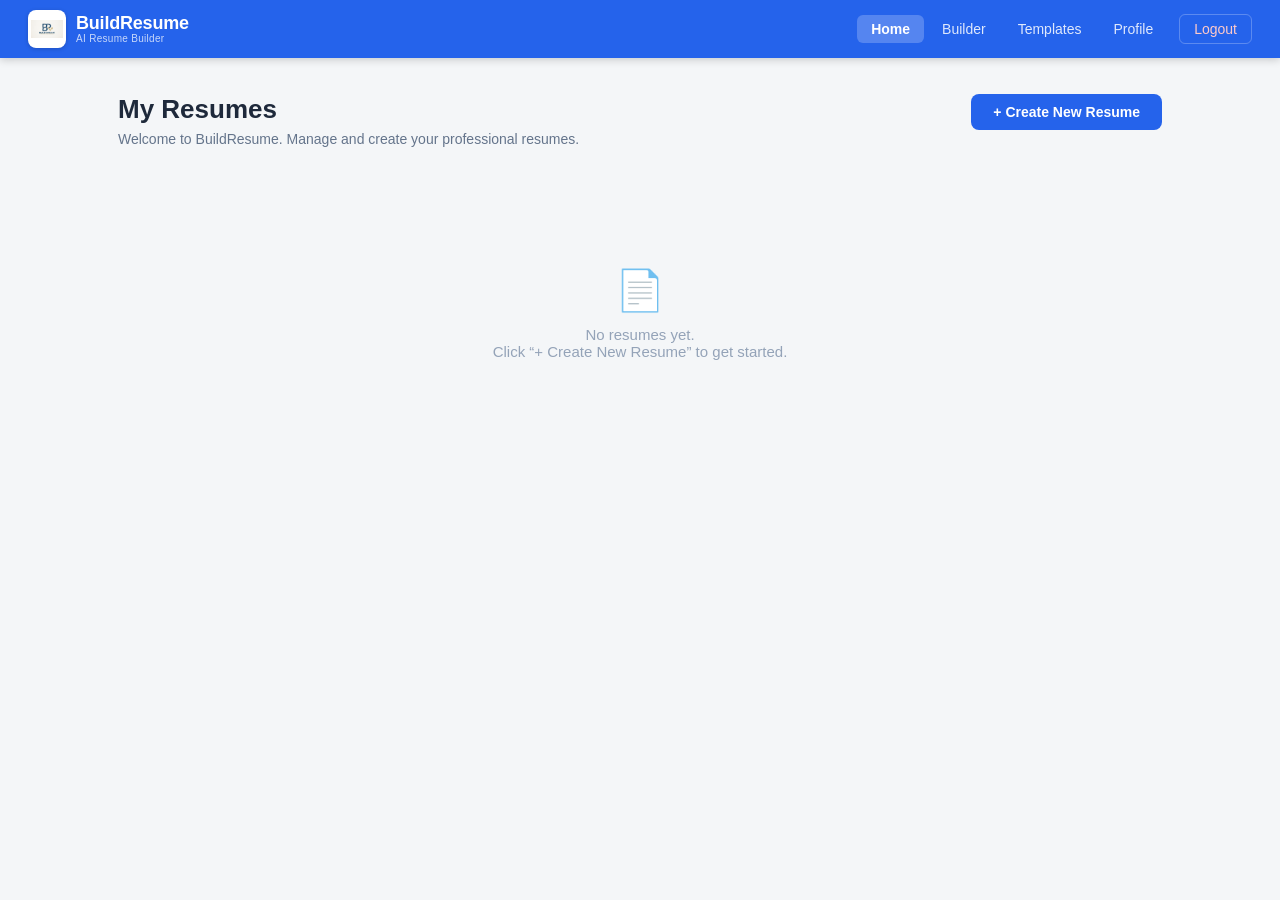
==== frontend/index.html @ 373a350e "Initial project setup with authentication system" ====
<!DOCTYPE html>
<html lang="en">
<head>
<meta charset="UTF-8">
<meta name="viewport" content="width=device-width, initial-scale=1.0">
<meta name="application-name" content="BuildResume">
<meta name="description" content="BuildResume - Build your professional resume in minutes with AI assistance.">
<title>BuildResume - AI Resume Builder</title>
<link rel="stylesheet" href="style.css">
</head>
<body>

  <!-- ===== Top Header ===== -->
  <header class="app-header">
  <div class="navbar">
    <div class="navbar-brand" id="navbarBrand">
      <!-- Brand component: logo + wordmark. Rendered here statically;
           JS renderBrand() can also inject this anywhere else. -->
    </div>
    <nav class="navbar-nav" id="navbarNav">
      <a href="#" class="nav-link active" data-page="home">Home</a>
      <a href="#" class="nav-link" data-page="builder">Builder</a>
      <a href="#" class="nav-link" data-page="templates">Templates</a>
      <a href="#" class="nav-link" data-page="profile">Profile</a>
      <a href="#" class="nav-link nav-logout" id="logoutBtn">Logout</a>
    </nav>
    <button class="navbar-hamburger" id="hamburgerBtn" aria-label="Toggle navigation">
      <span></span><span></span><span></span>
    </button>
  </div>
</header>

  <!-- ===== Main Layout: 3 Columns ===== -->
  <!-- ===================== PAGE: HOME ===================== -->
<div class="page" id="page-home">
  <div class="page-content">

    <div class="dashboard-hero">
      <div>
        <h2 class="page-heading">My Resumes</h2>
        <p class="page-subheading">Welcome to BuildResume. Manage and create your professional resumes.</p>
      </div>
      <button class="btn-primary" onclick="initiateNewResume()">+ Create New Resume</button>
    </div>

    <div class="resume-grid" id="resumeGrid">
      <!-- Mock resume cards injected by JS -->
    </div>

  </div>
</div>

<!-- ===================== PAGE: BUILDER ===================== -->
<div class="page page-builder" id="page-builder" style="display:none;">
  <!-- Builder Toolbar -->
  <div class="builder-toolbar">
    <div class="builder-toolbar-left">
      <div class="resume-name-display">
      <span id="resumeNameText">Untitled Resume</span>
      <button class="name-edit-btn" onclick="editResumeName()" title="Rename resume">✎</button>
    </div>
    <div class="toolbar-history-btns">
      <button class="history-btn" id="undoBtn" onclick="undoChange()"
        title="Undo (Ctrl+Z)" disabled>&#10554;</button>
      <button class="history-btn" id="redoBtn" onclick="redoChange()"
        title="Redo (Ctrl+Y)" disabled>&#10555;</button>
    </div>
    <span class="save-status" id="saveStatus"></span>
    </div>
    <div class="builder-toolbar-right">
      <span class="last-saved-text" id="lastSaved"></span>
      <button class="toolbar-btn" onclick="saveCurrentResume()">💾 Save</button>
      <button class="toolbar-btn toolbar-btn--outline" id="formatBtn" onclick="openFormatDrawer()">🎨 Format</button>
      <div class="export-menu-wrap" id="exportMenuWrap">
        <button class="toolbar-btn toolbar-btn--outline" id="exportMenuBtn"
          onclick="toggleExportMenu(event)">📄 Download PDF ▾</button>
        <div class="export-menu" id="exportMenu" style="display:none;">
          <button class="export-menu-item" onclick="downloadPDF()">⬇️ Download as PDF</button>
          <button class="export-menu-item" onclick="printResume()">🖨️ Print Resume</button>
          <div class="export-menu-divider"></div>
          <button class="export-menu-item export-menu-item--disabled" onclick="exportDocxPlaceholder()">📝 Export DOCX (Coming Soon)</button>
        </div>
      </div>
    </div>
  </div>
<main class="app-layout" id="appLayout">

    <!-- ===================== LEFT: RESUME FORM ===================== -->
    <section class="panel form-panel" data-panel="form">
      <div class="panel-header">
        <span class="panel-title">Resume Form</span>
        <div class="panel-controls">
          <button class="panel-btn collapse-btn" title="Collapse">−</button>
          <button class="panel-btn fullscreen-btn" title="Full Screen">▢</button>
        </div>
      </div>
      <div class="panel-body">

        <!-- Form top bar: section manager toggle -->
        <div class="form-top-bar">
          <button id="sectionManagerBtn" class="section-mgr-btn" onclick="toggleSectionManager()">
            ☰ Manage Sections
          </button>
        </div>

        <!-- Section Manager Panel (slides in/out) -->
        <div class="section-manager" id="sectionManager" style="display:none;">
          <div class="section-manager-header">
            <span class="sm-title">Resume Sections</span>
            <button class="sm-close-btn" onclick="toggleSectionManager()">✕</button>
          </div>
          <p class="sm-hint">Check a section to add it to your resume.</p>
          <div id="sectionManagerList"></div>
        </div>

        <!-- Resume Completeness Indicator -->
        <div class="completeness-bar" id="completenessBar" style="display:none;">
          <div class="completeness-header">
            <span class="completeness-label">Resume Completeness</span>
            <span class="completeness-score" id="completenessScore">0%</span>
          </div>
          <div class="completeness-track">
            <div class="completeness-fill" id="completenessFill"></div>
          </div>
          <div class="completeness-tips" id="completenessTips"></div>
        </div>

        <!-- Dynamic form sections — all rendered by JS -->
        <div id="formSections"></div>

      </div>
    </section>

    <div class="divider" id="dividerLeft"></div>

    <!-- ===================== CENTER: RESUME PREVIEW ===================== -->
    <section class="panel preview-panel" data-panel="preview">
      <div class="panel-header">
        <span class="panel-title">Resume Preview</span>
        <div class="panel-controls">
          <select class="tpl-switcher" id="builderTemplateSwitcher" title="Switch template"></select>
          <button class="panel-btn fullscreen-btn" title="Full Screen">▢</button>
        </div>
      </div>
      <div class="panel-body">
        <div class="page-indicator-bar" id="pageIndicatorBar" style="display:none;">
          <span class="page-indicator-text" id="pageIndicatorText"></span>
        </div>
        <div id="resumePreview" class="resume-paper"></div>
      </div>
    </section>

    <div class="divider" id="dividerRight"></div>

    <!-- ===================== RIGHT: AI ASSISTANT PANEL ===================== -->
    <section class="panel ai-panel" data-panel="ai">
      <div class="panel-header">
        <span class="panel-title">AI Assistant</span>
        <div class="panel-controls">
          <button class="panel-btn collapse-btn" title="Collapse">−</button>
          <button class="panel-btn fullscreen-btn" title="Full Screen">▢</button>
        </div>
      </div>
      <div class="panel-body">
      <p class="ai-note">AI features will be connected later. This is just the UI for now.</p>

      <div class="ai-chat" id="aiChat">
        <div class="ai-message">
          👋 Hi! I'll help you improve your resume soon. Stay tuned!
        </div>
      </div>

      <div class="ai-input-row">
        <input type="text" id="aiInput" placeholder="Ask AI for help...">
        <button type="button" onclick="sendAIMessage()">Send</button>
      </div>
    </div>
    </section>

  </main>

<!-- ===================== FLOATING SELECTION TOOLBAR ===================== -->
<div class="float-toolbar" id="selectionToolbar">
  <!-- Format buttons -->
  <button class="ft-btn ft-bold"   id="ftBold"   title="Bold (Ctrl+B)"
    onmousedown="event.preventDefault()" onclick="fmtCmd('bold')"><b>B</b></button>
  <button class="ft-btn ft-italic" id="ftItalic" title="Italic (Ctrl+I)"
    onmousedown="event.preventDefault()" onclick="fmtCmd('italic')"><i>I</i></button>
  <button class="ft-btn ft-under"  id="ftUnder"  title="Underline (Ctrl+U)"
    onmousedown="event.preventDefault()" onclick="fmtCmd('underline')"><u>U</u></button>
  <button class="ft-btn ft-strike" id="ftStrike" title="Strikethrough"
    onmousedown="event.preventDefault()" onclick="fmtCmd('strikeThrough')"><s>S</s></button>

  <div class="ft-divider"></div>

  <!-- Font size -->
  <select class="ft-select" id="ftFontSize" title="Font size"
    onmousedown="event.stopPropagation()"
    onchange="fmtFontSize(this.value)">
    <option value="">Size</option>
    <option value="8">8</option>
    <option value="9">9</option>
    <option value="10">10</option>
    <option value="11">11</option>
    <option value="12">12</option>
    <option value="13">13</option>
    <option value="14">14</option>
    <option value="16">16</option>
    <option value="18">18</option>
    <option value="20">20</option>
    <option value="24">24</option>
    <option value="28">28</option>
  </select>

  <div class="ft-divider"></div>

  <!-- Text color -->
  <div class="ft-color-wrap" title="Text color" onmousedown="saveSelectionRange()">
    <div class="ft-color-indicator" id="ftColorDot" style="background:#111111;"></div>
    <input type="color" class="ft-color-input" id="ftColorInput"
      onmousedown="event.stopPropagation()"
      oninput="fmtColor('foreColor', this.value)"
      onchange="fmtColor('foreColor', this.value)">
  </div>

  <!-- Highlight color -->
  <div class="ft-color-wrap" title="Highlight color" onmousedown="saveSelectionRange()">
    <div class="ft-color-indicator" id="ftHiDot"
      style="background:#ffff00; border:1px dashed #999;"></div>
    <input type="color" class="ft-color-input" id="ftHiInput"
      value="#ffff00"
      onmousedown="event.stopPropagation()"
      oninput="fmtColor('hiliteColor', this.value)"
      onchange="fmtColor('hiliteColor', this.value)">
  </div>

  <div class="ft-divider"></div>

  <!-- Quick color swatches -->
  <div class="ft-swatches">
    <div class="ft-swatch" style="background:#111111;" onmousedown="event.preventDefault()"
      onclick="fmtColor('foreColor','#111111')" title="Black"></div>
    <div class="ft-swatch" style="background:#2563eb;" onmousedown="event.preventDefault()"
      onclick="fmtColor('foreColor','#2563eb')" title="Blue"></div>
    <div class="ft-swatch" style="background:#dc2626;" onmousedown="event.preventDefault()"
      onclick="fmtColor('foreColor','#dc2626')" title="Red"></div>
    <div class="ft-swatch" style="background:#16a34a;" onmousedown="event.preventDefault()"
      onclick="fmtColor('foreColor','#16a34a')" title="Green"></div>
    <div class="ft-swatch" style="background:#9333ea;" onmousedown="event.preventDefault()"
      onclick="fmtColor('foreColor','#9333ea')" title="Purple"></div>
    <div class="ft-swatch" style="background:#b45309;" onmousedown="event.preventDefault()"
      onclick="fmtColor('foreColor','#b45309')" title="Brown"></div>
    <div class="ft-swatch" style="background:#ffffff; border:1px solid #ccc;" onmousedown="event.preventDefault()"
      onclick="fmtColor('foreColor','#ffffff')" title="White"></div>
  </div>

  <div class="ft-divider"></div>

  <!-- Line height for selected block -->
  <select class="ft-select" id="ftLineH" title="Paragraph line spacing"
    onmousedown="event.stopPropagation()"
    onchange="fmtLineHeight(this.value)">
    <option value="">Lead</option>
    <option value="0.5">0.5</option>
    <option value="0.75">0.75</option>
    <option value="1.0">1.0</option>
    <option value="1.15">1.15</option>
    <option value="1.25">1.25</option>
    <option value="1.5">1.5</option>
    <option value="1.75">1.75</option>
    <option value="2.0">2.0</option>
  </select>

  <!-- Letter spacing -->
  <select class="ft-select" id="ftLetterSp" title="Letter spacing"
    onmousedown="event.stopPropagation()"
    onchange="fmtLetterSpacing(this.value)">
    <option value="">Tracking</option>
    <option value="-0.5px">Tight −</option>
    <option value="0px">Normal</option>
    <option value="0.5px">Wide +</option>
    <option value="1px">Wider ++</option>
    <option value="2px">Widest</option>
    <option value="1px">Open 1px</option>
    <option value="2.5px">Open 2.5px</option>
  </select>

  <div class="ft-divider"></div>

  <!-- Clear formatting -->
  <button class="ft-btn ft-clear" title="Clear all formatting"
    onmousedown="event.preventDefault()" onclick="fmtClear()">✕</button>
</div>

  <!-- ===================== FORMAT DRAWER ===================== -->
<div class="format-overlay" id="formatOverlay" onclick="closeFormatDrawer()"></div>
<div class="format-drawer" id="formatDrawer">
  <div class="format-drawer-header">
    <span class="format-drawer-title">🎨 Resume Formatting</span>
    <button class="format-drawer-close" onclick="closeFormatDrawer()">✕</button>
  </div>
  <div class="format-drawer-body" id="formatDrawerBody">
    <!-- Populated by renderFormatDrawer() -->
  </div>
</div>

</div><!-- end page-builder -->

<!-- ===================== PAGE: TEMPLATES ===================== -->
<div class="page" id="page-templates" style="display:none;">
  <div class="page-content">
    <h2 class="page-heading">Resume Templates</h2>
    <p class="page-subheading">Choose a template that fits your style.</p>

    <div class="template-section">
      <h3 class="template-section-title">ATS Friendly</h3>
      <div class="template-grid" id="atsGrid"></div>
    </div>

    <div class="template-section">
      <h3 class="template-section-title">Modern</h3>
      <div class="template-grid" id="modernGrid"></div>
    </div>

    <div class="template-section">
      <h3 class="template-section-title">Professional</h3>
      <div class="template-grid" id="professionalGrid"></div>
    </div>
  </div>
</div>

<!-- ===================== PAGE: PROFILE ===================== -->
<div class="page" id="page-profile" style="display:none;">
  <div class="page-content page-content--narrow">
    <h2 class="page-heading">My Profile</h2>
    <p class="page-subheading">Manage your personal information.</p>

    <div class="profile-card">
      <div class="profile-avatar">KS</div>
      <div class="profile-sections">

        <div class="profile-section">
          <h3 class="profile-section-title">Personal Information</h3>
          <div class="profile-grid">
            <div class="profile-field">
              <label>Full Name</label>
              <input type="text" value="Krishna Singhal" />
            </div>
            <div class="profile-field">
              <label>Email</label>
              <input type="email" value="krishna@example.com" />
            </div>
            <div class="profile-field">
              <label>Phone Number</label>
              <input type="text" value="+91 9876543210" />
            </div>
            <div class="profile-field">
              <label>Date of Birth</label>
              <input type="date" value="2003-01-15" />
            </div>
            <div class="profile-field">
              <label>Gender</label>
              <select>
                <option>Male</option>
                <option>Female</option>
                <option>Non-binary</option>
                <option>Prefer not to say</option>
              </select>
            </div>
            <div class="profile-field">
              <label>Country</label>
              <input type="text" value="India" />
            </div>
            <div class="profile-field">
              <label>City</label>
              <input type="text" value="Noida" />
            </div>
            <div class="profile-field profile-field--full">
              <label>Address</label>
              <input type="text" value="Sector 62, Noida, Uttar Pradesh" />
            </div>
          </div>
          <button class="btn-primary" style="margin-top:16px;">Save Changes</button>
        </div>

        <div class="profile-section">
          <h3 class="profile-section-title">Password</h3>
          <div class="profile-field">
            <label>Current Password</label>
            <div class="password-row">
              <input type="password" value="placeholder" disabled />
              <button class="btn-secondary" onclick="alert('Password change coming soon.')">Change Password</button>
            </div>
          </div>
        </div>

      </div>
    </div>
  </div>
</div>

<!-- ===================== NEW / RENAME RESUME MODAL ===================== -->
<div class="modal-overlay" id="newResumeModal">
  <div class="modal">
    <div class="modal-icon">📄</div>
    <h3 class="modal-title" id="newResumeModalTitle">Name Your Resume</h3>
    <p class="modal-body">Give your resume a clear name so you can find it easily later.</p>
    <div class="profile-field" style="margin-bottom:20px; text-align:left;">
      <label>Resume Name <span style="color:#ef4444;">*</span></label>
      <input type="text" id="newResumeNameInput"
             placeholder="e.g. Software Engineer Resume"
             onkeydown="if(event.key==='Enter') confirmResumeNameAction()">
    </div>
    <div class="modal-actions">
      <button class="btn-secondary" onclick="closeNewResumeModal()">Cancel</button>
      <button class="btn-primary" id="confirmResumeBtn" onclick="confirmResumeNameAction()">
        Create Resume
      </button>
    </div>
  </div>
</div>

<!-- ===================== LOGOUT MODAL ===================== -->
<div class="modal-overlay" id="logoutModal">
  <div class="modal">
    <div class="modal-icon">👋</div>
    <h3 class="modal-title">Confirm Logout</h3>
    <p class="modal-body">Are you sure you want to log out of BuildResume?</p>
    <div class="modal-actions">
      <button class="btn-secondary" id="cancelLogout">Cancel</button>
      <button class="btn-danger" id="confirmLogout">Logout</button>
    </div>
  </div>
</div>

<script src="script.js"></script>
</body>
</html>
---- frontend/style.css ----
/* ============ Reset & Base ============ */
* {
  margin: 0;
  padding: 0;
  box-sizing: border-box;
}

html, body {
  overflow-x: hidden;
  width: 100%;
  max-width: 100%;
}

body {
  font-family: 'Segoe UI', Arial, sans-serif;
  background-color: #f4f6f8;
  color: #222;
}

/* ============ Header ============ */
.app-header {
  background-color: #2563eb;
  color: white;
  width: 100%;
  max-width: 100vw;
  box-sizing: border-box;
  flex-shrink: 0;
  position: sticky;
  top: 0;
  z-index: 100;
  box-shadow: 0 2px 8px rgba(0,0,0,0.18);
}

/* ============ Navbar ============ */
.navbar {
  display: flex;
  align-items: center;
  justify-content: space-between;
  padding: 0 28px;
  height: 58px;
  max-width: 100%;
  box-sizing: border-box;
}

.navbar-brand {
  display: flex;
  align-items: center;
  gap: 10px;
  text-decoration: none;
  flex-shrink: 0;
}

/* ============ Brand Component (.brand)
   Reusable wherever logo + wordmark appears.
   In the navbar it sits on a blue bg (--brand-text: white).
   On white pages use class "brand--dark" (--brand-text: #1e293b).
   ============ */
.brand {
  display: flex;
  align-items: center;
  gap: 10px;
  text-decoration: none;
  flex-shrink: 0;
  --brand-text: #ffffff;
}

.brand--dark {
  --brand-text: #1e293b;
}

/* Logo mark: swap background-image to url('assets/logo.png')
   the moment the real asset is available. Zero other changes needed. */
.brand-logo {
  width: 38px;
  height: 38px;
  flex-shrink: 0;
  border-radius: 8px;
  background-color: #ffffff;   /* white pill so cream logo edges don't bleed into blue navbar */
  display: flex;
  align-items: center;
  justify-content: center;
  overflow: hidden;
  padding: 3px;                /* small inset keeps the logo from touching the rounded edges */
  box-shadow: 0 1px 4px rgba(0,0,0,0.18);
}

.brand-logo img {
  width: 100%;
  height: 100%;
  object-fit: contain;
  display: block;
  border-radius: 5px;
}

.brand-wordmark {
  display: flex;
  flex-direction: column;
  line-height: 1.1;
}

.brand-name {
  font-size: 18px;
  font-weight: 800;
  color: var(--brand-text);
  letter-spacing: -0.2px;
}

.brand-tagline {
  font-size: 10px;
  font-weight: 400;
  color: var(--brand-text);
  opacity: 0.75;
  letter-spacing: 0.3px;
}

.navbar-nav {
  display: flex;
  align-items: center;
  gap: 4px;
}

.nav-link {
  color: rgba(255,255,255,0.85);
  text-decoration: none;
  font-size: 14px;
  font-weight: 500;
  padding: 6px 14px;
  border-radius: 6px;
  transition: background 0.15s, color 0.15s;
  white-space: nowrap;
}

.nav-link:hover {
  background: rgba(255,255,255,0.15);
  color: #fff;
}

.nav-link.active {
  background: rgba(255,255,255,0.22);
  color: #fff;
  font-weight: 600;
}

.nav-logout {
  margin-left: 8px;
  color: #fecaca;
  border: 1px solid rgba(255,255,255,0.25);
}

.nav-logout:hover {
  background: rgba(239,68,68,0.25);
  color: #fff;
  border-color: transparent;
}

/* Hamburger (mobile only) */
.navbar-hamburger {
  display: none;
  flex-direction: column;
  justify-content: center;
  gap: 5px;
  background: none;
  border: none;
  cursor: pointer;
  padding: 4px;
}

.navbar-hamburger span {
  display: block;
  width: 22px;
  height: 2px;
  background: #fff;
  border-radius: 2px;
  transition: transform 0.2s;
}

.app-header h1 {
  font-size: 24px;
}

.app-header p {
  font-size: 13px;
  opacity: 0.9;
}

/* ============ Main 3-Column Layout ============ */
.app-layout {
  display: flex;
  gap: 0;
  padding: 16px;
  align-items: stretch;
  height: calc(100vh - 90px);
  width: 100%;
  max-width: 100%;
  box-sizing: border-box;
  overflow: hidden; /* container itself never scrolls horizontally */
}

.panel {
  background: white;
  border-radius: 10px;
  padding: 12px 16px;
  box-shadow: 0 1px 4px rgba(0, 0, 0, 0.1);
  height: 100%;
  display: flex;
  flex-direction: column;
  overflow: hidden;
  transition: width 0.25s ease, max-width 0.25s ease;
  box-sizing: border-box;
  min-width: 0;
  max-width: 100%; /* hard safety net: a single panel can never exceed the container */
}

body.resizing .panel {
  transition: none; /* keep manual dragging instant/smooth */
}

/* Form & AI: fixed px width, set/overridden by JS */
.form-panel,
.ai-panel {
  width: 280px;
  flex-shrink: 0;
  flex-grow: 0;
  box-sizing: border-box;
  max-width: 70vw; /* extra safety net even before JS clamping kicks in */
}

/* Preview: ALWAYS fills remaining space automatically.
   This is what guarantees it can never disappear. */
.preview-panel {
  flex: 1 1 auto;
  min-width: 400px; /* business rule: never shrinks below 400px */
  box-sizing: border-box;
}

.panel h2 {
  font-size: 16px;
  margin-bottom: 12px;
  color: #2563eb;
  border-bottom: 2px solid #e5e7eb;
  padding-bottom: 8px;
}

/* ============ Panel Header / Toolbar ============ */
.panel-header {
  display: flex;
  align-items: center;
  justify-content: space-between;
  border-bottom: 2px solid #e5e7eb;
  padding-bottom: 8px;
  margin-bottom: 12px;
  flex-shrink: 0;
}

.panel-title {
  font-size: 16px;
  font-weight: 600;
  color: #2563eb;
  white-space: nowrap;
}

.panel-controls {
  display: flex;
  gap: 4px;
  flex-shrink: 0;
}

.panel-btn {
  width: 22px;
  height: 22px;
  border: none;
  border-radius: 4px;
  background: #f1f5f9;
  color: #555;
  cursor: pointer;
  font-size: 13px;
  line-height: 1;
  display: flex;
  align-items: center;
  justify-content: center;
}

.panel-btn:hover {
  background: #e0e7ff;
  color: #2563eb;
}

.panel-btn.active {
  background: #2563eb;
  color: white;
}

.panel-btn:disabled {
  opacity: 0.3;
  cursor: not-allowed;
  pointer-events: none;
}

.panel-btn:disabled:hover {
  background: #f1f5f9;
  color: #555;
}

.panel-body {
  flex: 1;
  overflow-y: auto;
  min-height: 0; /* required so flex children scroll properly */
}

/* ============ Collapsed Panel (Tab) ============ */
.panel.collapsed {
  width: 44px !important;
  min-width: 44px !important;
  padding: 10px 4px;
  cursor: pointer;
}

.panel.collapsed .panel-body {
  display: none;
}

.panel.collapsed .panel-controls {
  display: none;
}

.panel.collapsed .panel-header {
  border-bottom: none;
  margin-bottom: 0;
  height: 100%;
  justify-content: flex-start;
}

.panel.collapsed .panel-title {
  writing-mode: vertical-rl;
  transform: rotate(180deg);
  margin-top: 6px;
  font-size: 13px;
  letter-spacing: 0.5px;
}

/* ============ Full Screen Mode (works for ANY panel) ============ */
.panel.fullscreen {
  flex: 1 1 auto !important;
  width: auto !important;
  min-width: 0 !important;
}

.panel-btn.fullscreen-btn.active {
  background: #2563eb;
  color: white;
}

/* ============ Draggable Dividers ============ */
.divider {
  width: 6px;
  flex-shrink: 0;
  cursor: col-resize;
  background-color: #e5e7eb;
  border-radius: 3px;
  margin: 0 4px;
  transition: background-color 0.15s ease;
  position: relative;
}

.divider:hover,
.divider.dragging {
  background-color: #2563eb;
}

.divider.disabled {
  pointer-events: none;
  opacity: 0.35;
}

/* Prevent text selection / iframe glitches while dragging */
body.resizing {
  cursor: col-resize;
  user-select: none;
}

body.resizing .panel {
  pointer-events: none;
}

/* ============ Form Panel ============ */
.form-section {
  margin-bottom: 20px;
}

.form-section h3 {
  font-size: 14px;
  margin-bottom: 8px;
  color: #444;
}

label {
  display: block;
  font-size: 12px;
  margin-top: 8px;
  margin-bottom: 4px;
  color: #555;
}

input[type="text"],
input[type="email"],
textarea {
  width: 100%;
  padding: 8px;
  border: 1px solid #d1d5db;
  border-radius: 6px;
  font-size: 13px;
  font-family: inherit;
}

textarea {
  resize: vertical;
}

.inline-input {
  display: flex;
  gap: 6px;
}

.inline-input input {
  flex: 1;
}

.add-btn,
.remove-btn {
  margin-top: 8px;
  padding: 6px 12px;
  font-size: 12px;
  border: none;
  border-radius: 6px;
  cursor: pointer;
}

.add-btn {
  background-color: #2563eb;
  color: white;
}

.add-btn:hover {
  background-color: #1d4ed8;
}

.remove-btn {
  background-color: #fee2e2;
  color: #b91c1c;
}

.remove-btn:hover {
  background-color: #fecaca;
}

/* Repeatable entry card (education/project/achievement) */
.entry-card {
  border: 1px solid #e5e7eb;
  border-radius: 8px;
  padding: 10px;
  margin-bottom: 10px;
  background: #fafafa;
}

/* Tags (skills) */
.tag-list {
  display: flex;
  flex-wrap: wrap;
  gap: 6px;
  margin-top: 8px;
}

.tag {
  background-color: #e0e7ff;
  color: #3730a3;
  padding: 4px 10px;
  border-radius: 14px;
  font-size: 12px;
  display: flex;
  align-items: center;
  gap: 6px;
}

.tag button {
  border: none;
  background: none;
  color: #3730a3;
  cursor: pointer;
  font-weight: bold;
}

/* ============ Preview Panel ============ */
.resume-paper {
  background: white;
  border: 1px solid #e5e7eb;
  padding: 24px;
  min-height: 600px;
  font-size: 14px;
}

.preview-header {
  text-align: center;
  margin-bottom: 16px;
  border-bottom: 2px solid #2563eb;
  padding-bottom: 10px;
}

.preview-header h1 {
  font-size: 22px;
  color: #111;
}

.preview-header p {
  font-size: 12px;
  color: #555;
  margin-top: 4px;
}

.preview-block {
  margin-bottom: 16px;
}

.preview-block h3 {
  font-size: 14px;
  color: #2563eb;
  margin-bottom: 6px;
  text-transform: uppercase;
  letter-spacing: 0.5px;
}

.preview-entry {
  margin-bottom: 8px;
}

.preview-entry strong {
  font-size: 13px;
}

.preview-entry p {
  font-size: 12px;
  color: #444;
}

/* ============ AI Panel ============ */
.ai-note {
  font-size: 12px;
  color: #777;
  margin-bottom: 12px;
}

.ai-chat {
  background: #f9fafb;
  border: 1px solid #e5e7eb;
  border-radius: 8px;
  padding: 10px;
  min-height: 300px;
  margin-bottom: 10px;
  font-size: 13px;
}

.ai-message {
  background: #e0e7ff;
  color: #3730a3;
  padding: 8px 10px;
  border-radius: 8px;
  margin-bottom: 8px;
  max-width: 90%;
}

.ai-message.user {
  background: #2563eb;
  color: white;
  margin-left: auto;
}

.ai-input-row {
  display: flex;
  gap: 6px;
}

.ai-input-row input {
  flex: 1;
  padding: 8px;
  border: 1px solid #d1d5db;
  border-radius: 6px;
  font-size: 13px;
}

.ai-input-row button {
  background-color: #2563eb;
  color: white;
  border: none;
  padding: 8px 14px;
  border-radius: 6px;
  cursor: pointer;
  font-size: 13px;
}

.ai-input-row button:hover {
  background-color: #1d4ed8;
}

/* ============ Page System ============ */
.page {
  display: block;
  width: 100%;
  box-sizing: border-box;
}

.page-builder {
  /* builder page holds the resizable app-layout, no extra padding */
}

.page-content {
  max-width: 1100px;
  margin: 0 auto;
  padding: 36px 28px 60px;
}

.page-content--narrow {
  max-width: 780px;
}

.page-heading {
  font-size: 26px;
  font-weight: 700;
  color: #1e293b;
  margin-bottom: 6px;
}

.page-subheading {
  font-size: 14px;
  color: #64748b;
  margin-bottom: 28px;
}

/* ============ Shared Buttons ============ */
.btn-primary {
  background: #2563eb;
  color: #fff;
  border: none;
  padding: 10px 22px;
  border-radius: 8px;
  font-size: 14px;
  font-weight: 600;
  cursor: pointer;
  transition: background 0.15s;
  white-space: nowrap;
}

.btn-primary:hover { background: #1d4ed8; }

.btn-secondary {
  background: #f1f5f9;
  color: #334155;
  border: 1px solid #e2e8f0;
  padding: 10px 20px;
  border-radius: 8px;
  font-size: 14px;
  font-weight: 500;
  cursor: pointer;
  transition: background 0.15s;
}

.btn-secondary:hover { background: #e2e8f0; }

.btn-danger {
  background: #ef4444;
  color: #fff;
  border: none;
  padding: 10px 22px;
  border-radius: 8px;
  font-size: 14px;
  font-weight: 600;
  cursor: pointer;
  transition: background 0.15s;
}

.btn-danger:hover { background: #dc2626; }

/* ============ Home / Dashboard ============ */
.dashboard-hero {
  display: flex;
  align-items: flex-start;
  justify-content: space-between;
  gap: 16px;
  flex-wrap: wrap;
  margin-bottom: 28px;
}

.resume-grid {
  display: grid;
  grid-template-columns: repeat(auto-fill, minmax(280px, 1fr));
  gap: 18px;
}

.resume-card {
  background: #fff;
  border: 1px solid #e2e8f0;
  border-radius: 10px;
  padding: 20px;
  box-shadow: 0 1px 4px rgba(0,0,0,0.07);
  display: flex;
  flex-direction: column;
  gap: 10px;
  transition: box-shadow 0.15s, transform 0.15s;
}

.resume-card:hover {
  box-shadow: 0 4px 14px rgba(37,99,235,0.12);
  transform: translateY(-2px);
}

.resume-card-title {
  font-size: 16px;
  font-weight: 700;
  color: #1e293b;
}

.resume-card-meta {
  font-size: 12px;
  color: #94a3b8;
}

.resume-card-actions {
  display: flex;
  gap: 8px;
  margin-top: 4px;
}

.resume-card-actions button {
  flex: 1;
  padding: 7px 0;
  border-radius: 6px;
  font-size: 12px;
  font-weight: 600;
  cursor: pointer;
  border: none;
  transition: background 0.15s;
}

.btn-edit {
  background: #eff6ff;
  color: #2563eb;
}

.btn-edit:hover { background: #dbeafe; }

.btn-delete {
  background: #fef2f2;
  color: #ef4444;
}

.btn-delete:hover { background: #fee2e2; }

.empty-state {
  text-align: center;
  padding: 64px 20px;
  color: #94a3b8;
  font-size: 15px;
  grid-column: 1 / -1;
}

.empty-state span {
  display: block;
  font-size: 40px;
  margin-bottom: 12px;
}

/* ============ Templates Page ============ */
.template-section {
  margin-bottom: 40px;
}

.template-section-title {
  font-size: 17px;
  font-weight: 700;
  color: #1e293b;
  margin-bottom: 16px;
  padding-bottom: 8px;
  border-bottom: 2px solid #e2e8f0;
}

.template-grid {
  display: grid;
  grid-template-columns: repeat(auto-fill, minmax(220px, 1fr));
  gap: 18px;
}

.template-card {
  background: #fff;
  border: 1px solid #e2e8f0;
  border-radius: 10px;
  overflow: hidden;
  box-shadow: 0 1px 4px rgba(0,0,0,0.07);
  transition: box-shadow 0.15s, transform 0.15s;
  display: flex;
  flex-direction: column;
}

.template-card:hover {
  box-shadow: 0 4px 14px rgba(37,99,235,0.12);
  transform: translateY(-2px);
}

.template-thumbnail {
  background: linear-gradient(135deg, #eff6ff 0%, #e0e7ff 100%);
  height: 160px;
  display: flex;
  align-items: center;
  justify-content: center;
  color: #a5b4fc;
  font-size: 13px;
  font-weight: 600;
  letter-spacing: 0.3px;
  position: relative;
  overflow: hidden;
}

/* Mini resume "lines" inside the thumbnail for visual depth */
.template-thumbnail::after {
  content: "";
  position: absolute;
  inset: 20px 28px;
  background: repeating-linear-gradient(
    to bottom,
    rgba(99,102,241,0.15) 0px,
    rgba(99,102,241,0.15) 3px,
    transparent 3px,
    transparent 10px
  );
  border-radius: 3px;
}

.template-card-info {
  padding: 14px 16px;
  display: flex;
  align-items: center;
  justify-content: space-between;
  gap: 8px;
}

.template-card-name {
  font-size: 13px;
  font-weight: 600;
  color: #1e293b;
}

.template-apply-btn {
  background: #2563eb;
  color: #fff;
  border: none;
  padding: 6px 14px;
  border-radius: 6px;
  font-size: 12px;
  font-weight: 600;
  cursor: pointer;
  white-space: nowrap;
  transition: background 0.15s;
}

.template-apply-btn:hover { background: #1d4ed8; }

/* ============ Profile Page ============ */
.profile-card {
  background: #fff;
  border: 1px solid #e2e8f0;
  border-radius: 14px;
  padding: 32px;
  box-shadow: 0 1px 4px rgba(0,0,0,0.07);
}

.profile-avatar {
  width: 72px;
  height: 72px;
  border-radius: 50%;
  background: linear-gradient(135deg, #2563eb, #818cf8);
  color: #fff;
  font-size: 24px;
  font-weight: 700;
  display: flex;
  align-items: center;
  justify-content: center;
  margin-bottom: 24px;
  flex-shrink: 0;
}

.profile-sections {
  display: flex;
  flex-direction: column;
  gap: 32px;
}

.profile-section-title {
  font-size: 15px;
  font-weight: 700;
  color: #1e293b;
  margin-bottom: 16px;
  padding-bottom: 8px;
  border-bottom: 2px solid #e2e8f0;
}

.profile-grid {
  display: grid;
  grid-template-columns: 1fr 1fr;
  gap: 14px;
}

.profile-field {
  display: flex;
  flex-direction: column;
  gap: 5px;
}

.profile-field--full {
  grid-column: 1 / -1;
}

.profile-field label {
  font-size: 12px;
  color: #64748b;
  font-weight: 600;
  text-transform: uppercase;
  letter-spacing: 0.4px;
  margin: 0;
}

.profile-field input,
.profile-field select {
  padding: 9px 12px;
  border: 1px solid #e2e8f0;
  border-radius: 7px;
  font-size: 14px;
  color: #1e293b;
  font-family: inherit;
  background: #f8fafc;
  transition: border-color 0.15s;
}

.profile-field input:focus,
.profile-field select:focus {
  outline: none;
  border-color: #2563eb;
  background: #fff;
}

.password-row {
  display: flex;
  gap: 10px;
  align-items: center;
}

.password-row input {
  flex: 1;
  padding: 9px 12px;
  border: 1px solid #e2e8f0;
  border-radius: 7px;
  font-size: 14px;
  background: #f8fafc;
  color: #94a3b8;
  font-family: inherit;
}

/* ============ Logout Modal ============ */
.modal-overlay {
  display: none;
  position: fixed;
  inset: 0;
  background: rgba(15,23,42,0.45);
  z-index: 1000;
  align-items: center;
  justify-content: center;
  backdrop-filter: blur(2px);
}

.modal-overlay.open {
  display: flex;
}

.modal {
  background: #fff;
  border-radius: 16px;
  padding: 36px 40px;
  max-width: 380px;
  width: 90%;
  box-shadow: 0 20px 50px rgba(0,0,0,0.2);
  text-align: center;
  animation: modalIn 0.2s ease;
}

@keyframes modalIn {
  from { transform: scale(0.93); opacity: 0; }
  to   { transform: scale(1);    opacity: 1; }
}

.modal-icon {
  font-size: 36px;
  margin-bottom: 12px;
}

.modal-title {
  font-size: 20px;
  font-weight: 700;
  color: #1e293b;
  margin-bottom: 8px;
}

.modal-body {
  font-size: 14px;
  color: #64748b;
  margin-bottom: 28px;
}

.modal-actions {
  display: flex;
  gap: 12px;
  justify-content: center;
}

.modal-actions button {
  min-width: 110px;
}

/* ============ Responsive Design ============ */
@media (max-width: 700px) {
  .app-layout {
    flex-direction: column;
    height: auto;
  }
  .divider {
    display: none;
  }
  .form-panel,
  .preview-panel,
  .ai-panel {
    width: 100% !important;
    height: auto;
    max-height: none;
  }
  .panel.collapsed {
    width: 100% !important;
    height: auto !important;
  }
  .panel.collapsed .panel-body {
    display: block; /* on mobile, just show everything stacked, no tabs */
  }
  .panel.collapsed .panel-title {
    writing-mode: horizontal-tb;
    transform: none;
  }
}

/* ============ Responsive: Navbar + Pages ============ */
@media (max-width: 768px) {
  .navbar-nav {
    display: none;
    position: absolute;
    top: 58px;
    left: 0;
    right: 0;
    background: #2563eb;
    flex-direction: column;
    align-items: stretch;
    padding: 8px 16px 16px;
    gap: 2px;
    box-shadow: 0 4px 12px rgba(0,0,0,0.2);
    z-index: 99;
  }

  .navbar-nav.open {
    display: flex;
  }

  .nav-link {
    padding: 12px 14px;
    border-radius: 8px;
  }

  .navbar-hamburger {
    display: flex;
  }

  .brand-tagline {
    display: none; /* hide tagline on mobile, keep logo + name only */
  }

  .brand-name {
    font-size: 16px;
  }

  .brand-logo {
    width: 30px;
    height: 30px;
    padding: 2px;
  }

  .profile-grid {
    grid-template-columns: 1fr;
  }

  .profile-field--full {
    grid-column: 1;
  }

  .password-row {
    flex-direction: column;
    align-items: stretch;
  }

  .dashboard-hero {
    flex-direction: column;
  }

  .page-content {
    padding: 24px 16px 48px;
  }
}

/* ============================================================
   TEMPLATE SYSTEM STYLES
   All rules below are scoped to template classes so they never
   bleed into the rest of the application UI.
   ============================================================ */

/* ---- Toast Notification ---- */
.br-toast {
  position: fixed;
  bottom: 28px;
  left: 50%;
  transform: translateX(-50%) translateY(16px);
  background: #1e293b;
  color: #fff;
  padding: 12px 24px;
  border-radius: 8px;
  font-size: 14px;
  font-weight: 500;
  box-shadow: 0 4px 20px rgba(0,0,0,0.25);
  opacity: 0;
  transition: opacity 0.25s ease, transform 0.25s ease;
  z-index: 9999;
  white-space: nowrap;
  pointer-events: none;
}

.br-toast--success { border-left: 4px solid #22c55e; }
.br-toast--error   { border-left: 4px solid #ef4444; }
.br-toast--info    { border-left: 4px solid #2563eb; }

.br-toast--visible {
  opacity: 1;
  transform: translateX(-50%) translateY(0);
}

/* ---- Builder Template Switcher <select> ---- */
.tpl-switcher {
  height: 26px;
  padding: 0 8px;
  border: 1px solid #d1d5db;
  border-radius: 6px;
  font-size: 12px;
  font-family: inherit;
  color: #374151;
  background: #f9fafb;
  cursor: pointer;
  outline: none;
  max-width: 140px;
  transition: border-color 0.15s;
}

.tpl-switcher:hover,
.tpl-switcher:focus { border-color: #2563eb; }

/* ---- Template Card Extras (description + active badge) ---- */
.template-card-desc {
  font-size: 11px;
  color: #94a3b8;
  margin-top: 3px;
  line-height: 1.4;
}

.tpl-active-badge {
  display: inline-block;
  background: #dcfce7;
  color: #166534;
  font-size: 9px;
  font-weight: 700;
  padding: 1px 7px;
  border-radius: 8px;
  margin-left: 5px;
  vertical-align: middle;
}

.template-apply-btn--applied {
  background: #16a34a !important;
  cursor: default;
}

/* ============================================================
   TEMPLATE THUMBNAIL MINI PREVIEWS
   Tiny CSS-rendered resume mockups inside each template card.
   ============================================================ */
.tpl-thumb {
  width: 100%;
  height: 100%;
  overflow: hidden;
  display: flex;
  flex-direction: column;
  font-size: 0; /* suppress inline-block gaps */
}

/* Shared utility lines (simulate text rows) */
.th-line {
  height: 3px;
  background: #d1d5db;
  border-radius: 2px;
  margin-bottom: 3px;
  display: block;
}

.th-line.w100 { width: 100%; }
.th-line.w90  { width: 90%; }
.th-line.w80  { width: 80%; }
.th-line.w70  { width: 70%; }
.th-line.w60  { width: 60%; }

.th-name {
  font-size: 7px;
  font-weight: 700;
  letter-spacing: 0.5px;
  display: block;
  margin-bottom: 2px;
}

.th-contact {
  font-size: 4.5px;
  display: block;
  margin-bottom: 3px;
  letter-spacing: 0.2px;
}

.th-divider {
  height: 1px;
  background: #333;
  margin: 2px 0 4px;
  display: block;
}

.th-section-title {
  font-size: 5px;
  font-weight: 700;
  letter-spacing: 0.6px;
  text-transform: uppercase;
  display: block;
  margin: 4px 0 2px;
}

/* ATS Classic thumbnail */
.tpl-thumb-ats {
  background: #fff;
  padding: 10px 12px 6px;
  font-family: 'Times New Roman', serif;
  align-items: center;
}

.tpl-thumb-ats .th-name    { color: #111; text-align: center; }
.tpl-thumb-ats .th-contact { color: #666; text-align: center; }
.tpl-thumb-ats .th-divider { width: 100%; }
.tpl-thumb-ats .th-section-title { color: #111; align-self: flex-start; }
.tpl-thumb-ats .th-line    { align-self: flex-start; }

/* Modern Blue thumbnail */
.tpl-thumb-modern {
  background: #fff;
  font-family: 'Segoe UI', sans-serif;
}

.th-modern-header {
  background: linear-gradient(135deg, #1e40af, #2563eb);
  padding: 8px 10px 7px;
  display: flex;
  flex-direction: column;
}

.th-modern-header .th-name    { color: #fff; text-align: left; }
.th-modern-header .th-contact { color: rgba(255,255,255,0.8); text-align: left; }

.th-modern-body {
  padding: 5px 10px;
  display: flex;
  flex-direction: column;
}

.th-blue-label {
  font-size: 5px;
  font-weight: 700;
  color: #2563eb;
  text-transform: uppercase;
  letter-spacing: 0.5px;
  margin: 3px 0 2px;
  display: block;
}

.th-pills {
  display: flex;
  gap: 3px;
  margin-bottom: 2px;
}

.th-pill {
  display: inline-block;
  width: 14px;
  height: 4px;
  background: #bfdbfe;
  border-radius: 6px;
}

/* Corporate thumbnail */
.tpl-thumb-corp {
  background: #fff;
  padding: 10px 12px 6px;
  font-family: 'Georgia', serif;
  display: flex;
  flex-direction: column;
}

.th-corp-name {
  font-size: 8px;
  font-weight: 700;
  letter-spacing: 1px;
  color: #0f172a;
  text-transform: uppercase;
  display: block;
  margin-bottom: 3px;
}

.th-corp-accent-line {
  height: 2px;
  background: linear-gradient(to right, #b8860b, #daa520);
  margin-bottom: 3px;
  display: block;
  width: 100%;
}

.th-corp-section {
  font-size: 5px;
  font-weight: 700;
  letter-spacing: 1px;
  text-transform: uppercase;
  color: #0f172a;
  margin: 4px 0 1px;
  display: block;
}

.th-corp-rule {
  height: 1px;
  background: #b8860b;
  margin-bottom: 3px;
  display: block;
  width: 100%;
}

/* ============================================================
   TEMPLATE: ATS CLASSIC (.tpl-ats)
   Single column, serif font, ATS-friendly, zero color.
   ============================================================ */
.resume-paper.tpl-ats {
  font-family: 'Times New Roman', Times, serif;
  color: #111;
  padding: 28px 32px;
  font-size: 13px;
  line-height: 1.5;
}

.tpl-ats-header {
  text-align: center;
  margin-bottom: 12px;
}

.tpl-ats-name {
  font-size: 22px;
  font-weight: 700;
  letter-spacing: 1.5px;
  color: #000;
  text-transform: uppercase;
}

.tpl-ats-contact {
  font-size: 11.5px;
  color: #444;
  margin-top: 5px;
}

.tpl-ats-rule-full {
  border: none;
  border-top: 1.5px solid #000;
  margin: 10px 0 0;
}

.tpl-ats-section {
  margin-bottom: 13px;
}

.tpl-ats-title {
  font-size: 11px;
  font-weight: 700;
  letter-spacing: 1.8px;
  text-transform: uppercase;
  color: #000;
  margin-bottom: 3px;
  margin-top: 12px;
}

.tpl-ats-rule {
  border: none;
  border-top: 1px solid #444;
  margin-bottom: 7px;
}

.tpl-ats-body {
  font-size: 12px;
  color: #222;
  line-height: 1.65;
  margin: 0;
}

.tpl-ats-entry {
  margin-bottom: 8px;
}

.tpl-ats-entry-row {
  display: flex;
  justify-content: space-between;
  align-items: baseline;
}

.tpl-ats-year {
  font-size: 11.5px;
  color: #444;
  flex-shrink: 0;
  margin-left: 8px;
}

.tpl-ats-entry-sub {
  font-size: 12px;
  color: #444;
  font-style: italic;
  margin-top: 1px;
}

.tpl-ats-entry-desc {
  font-size: 12px;
  color: #333;
  margin-top: 3px;
}

.tpl-ats-list {
  margin: 0;
  padding-left: 18px;
}

.tpl-ats-list li {
  font-size: 12px;
  color: #222;
  margin-bottom: 3px;
}

/* ============================================================
   TEMPLATE: MODERN BLUE (.tpl-modern)
   Blue gradient header, pill skills, left-border entries.
   ============================================================ */
.resume-paper.tpl-modern {
  font-family: 'Segoe UI', Arial, sans-serif;
  color: #1a1a2e;
  padding: 0;
  font-size: 13px;
  line-height: 1.5;
  overflow: hidden;
}

.tpl-mod-header {
  background: linear-gradient(135deg, #1e3a8a, #2563eb);
  color: #fff;
  padding: 22px 28px 18px;
}

.tpl-mod-name {
  font-size: 24px;
  font-weight: 700;
  color: #fff;
  letter-spacing: 0.5px;
}

.tpl-mod-contact {
  font-size: 11.5px;
  color: rgba(255,255,255,0.82);
  margin-top: 6px;
}

.tpl-mod-body {
  padding: 16px 28px;
}

.tpl-mod-section {
  margin-bottom: 15px;
}

.tpl-mod-title {
  font-size: 12px;
  font-weight: 700;
  color: #1d4ed8;
  text-transform: uppercase;
  letter-spacing: 1.2px;
  margin-bottom: 8px;
  display: flex;
  align-items: center;
  gap: 6px;
}

.tpl-mod-accent {
  color: #3b82f6;
  font-size: 9px;
}

.tpl-mod-text {
  font-size: 12px;
  color: #374151;
  line-height: 1.65;
  margin: 0;
}

.tpl-mod-entry {
  margin-bottom: 9px;
  padding-left: 10px;
  border-left: 3px solid #bfdbfe;
}

.tpl-mod-entry-header {
  display: flex;
  justify-content: space-between;
  align-items: center;
  gap: 8px;
}

.tpl-mod-entry-name {
  font-size: 13px;
  color: #111827;
}

.tpl-mod-badge {
  background: #eff6ff;
  color: #1d4ed8;
  font-size: 10px;
  font-weight: 600;
  padding: 2px 9px;
  border-radius: 10px;
  white-space: nowrap;
  flex-shrink: 0;
}

.tpl-mod-entry-sub {
  font-size: 11.5px;
  color: #6b7280;
  margin-top: 2px;
}

.tpl-mod-skills {
  display: flex;
  flex-wrap: wrap;
  gap: 6px;
}

.tpl-mod-skill {
  background: #eff6ff;
  color: #1d4ed8;
  font-size: 11.5px;
  font-weight: 500;
  padding: 3px 11px;
  border-radius: 12px;
  border: 1px solid #bfdbfe;
}

.tpl-mod-list {
  margin: 0;
  padding-left: 16px;
}

.tpl-mod-list li {
  font-size: 12px;
  color: #374151;
  margin-bottom: 3px;
}

/* ============================================================
   TEMPLATE: CORPORATE (.tpl-corp)
   Serif, gold accent bar, executive two-column entries.
   ============================================================ */
.resume-paper.tpl-corp {
  font-family: 'Georgia', 'Times New Roman', serif;
  color: #1a1a1a;
  padding: 30px 36px;
  font-size: 13px;
  line-height: 1.55;
}

.tpl-corp-header {
  margin-bottom: 18px;
}

.tpl-corp-name {
  font-size: 26px;
  font-weight: 700;
  color: #0f172a;
  letter-spacing: 3px;
  text-transform: uppercase;
}

.tpl-corp-accent-bar {
  height: 3px;
  background: linear-gradient(to right, #92400e, #b8860b, #d4a017, #f0d060);
  margin: 8px 0;
}

.tpl-corp-contact {
  font-size: 11.5px;
  color: #52525b;
  letter-spacing: 0.3px;
}

.tpl-corp-section {
  margin-bottom: 14px;
}

.tpl-corp-title {
  font-size: 10.5px;
  font-weight: 700;
  letter-spacing: 2.5px;
  text-transform: uppercase;
  color: #0f172a;
  margin-bottom: 4px;
}

.tpl-corp-rule {
  border: none;
  border-top: 1px solid #b8860b;
  margin-bottom: 9px;
}

.tpl-corp-body {
  font-size: 12.5px;
  color: #2d2d2d;
  line-height: 1.7;
  margin: 0;
}

.tpl-corp-entry {
  display: flex;
  justify-content: space-between;
  align-items: flex-start;
  margin-bottom: 10px;
  gap: 12px;
}

.tpl-corp-entry-left { flex: 1; }

.tpl-corp-entry-main {
  font-weight: 700;
  font-size: 13px;
  color: #0f172a;
}

.tpl-corp-entry-sub {
  font-size: 11.5px;
  color: #71717a;
  font-style: italic;
  margin-top: 2px;
}

.tpl-corp-entry-right {
  font-size: 11.5px;
  color: #52525b;
  white-space: nowrap;
  padding-top: 1px;
}

.tpl-corp-skills {
  display: flex;
  flex-wrap: wrap;
  gap: 7px;
}

.tpl-corp-skill {
  font-size: 11.5px;
  color: #1a1a1a;
  border: 1px solid #b8860b;
  padding: 3px 11px;
  background: #fffbeb;
}

.tpl-corp-list {
  margin: 0;
  padding-left: 18px;
}

.tpl-corp-list li {
  font-size: 12.5px;
  color: #2d2d2d;
  margin-bottom: 4px;
}

/* ============================================================
   BUILDER TOOLBAR
   ============================================================ */
.builder-toolbar {
  display: flex;
  align-items: center;
  justify-content: space-between;
  padding: 8px 20px;
  background: #fff;
  border-bottom: 1px solid #e2e8f0;
  gap: 12px;
  flex-wrap: wrap;
  flex-shrink: 0;
  box-sizing: border-box;
}

.builder-toolbar-left,
.builder-toolbar-right {
  display: flex;
  align-items: center;
  gap: 12px;
  flex-wrap: wrap;
}

.resume-name-display {
  display: flex;
  align-items: center;
  gap: 6px;
}

#resumeNameText {
  font-size: 15px;
  font-weight: 700;
  color: #1e293b;
  max-width: 220px;
  white-space: nowrap;
  overflow: hidden;
  text-overflow: ellipsis;
}

.name-edit-btn {
  background: none;
  border: none;
  color: #94a3b8;
  cursor: pointer;
  font-size: 15px;
  padding: 2px 4px;
  border-radius: 4px;
  transition: color 0.15s;
}

.name-edit-btn:hover { color: #2563eb; }

.save-status {
  font-size: 12px;
  font-weight: 500;
  padding: 3px 10px;
  border-radius: 10px;
}

.save-status--saving {
  color: #92400e;
  background: #fef3c7;
}

.save-status--saved {
  color: #166534;
  background: #dcfce7;
}

.last-saved-text {
  font-size: 11px;
  color: #94a3b8;
  white-space: nowrap;
}

.toolbar-btn {
  padding: 7px 16px;
  border-radius: 7px;
  font-size: 13px;
  font-weight: 600;
  cursor: pointer;
  border: none;
  background: #2563eb;
  color: #fff;
  transition: background 0.15s;
  white-space: nowrap;
}

.toolbar-btn:hover { background: #1d4ed8; }

.toolbar-btn--outline {
  background: transparent;
  color: #374151;
  border: 1px solid #d1d5db;
}

.toolbar-btn--outline:hover { background: #f1f5f9; border-color: #9ca3af; }

.toolbar-btn--outline:disabled,
.toolbar-btn:disabled {
  opacity: 0.6;
  cursor: wait;
}

/* ---- Export (Download PDF) dropdown menu ---- */
.export-menu-wrap {
  position: relative;
  display: inline-block;
}

.export-menu {
  position: absolute;
  top: calc(100% + 6px);
  right: 0;
  background: #fff;
  border: 1px solid #d1d5db;
  border-radius: 10px;
  box-shadow: 0 8px 24px rgba(0,0,0,0.12);
  min-width: 230px;
  padding: 6px;
  z-index: 500;
}

.export-menu-label {
  font-size: 11px;
  color: #94a3b8;
  padding: 6px 10px 4px;
  text-transform: uppercase;
  letter-spacing: 0.04em;
  font-weight: 700;
}

.export-menu-item {
  display: block;
  width: 100%;
  text-align: left;
  background: none;
  border: none;
  padding: 9px 10px;
  border-radius: 6px;
  font-size: 13px;
  font-weight: 500;
  color: #374151;
  cursor: pointer;
  white-space: nowrap;
}

.export-menu-item:hover { background: #f1f5f9; }

.export-menu-item--disabled {
  color: #9ca3af;
  cursor: not-allowed;
}

.export-menu-item--disabled:hover { background: none; }

.export-menu-divider {
  height: 1px;
  background: #e5e7eb;
  margin: 6px 4px;
}

/* ============================================================
   FORM TOP BAR & SECTION MANAGER BUTTON
   ============================================================ */
.form-top-bar {
  margin-bottom: 10px;
  display: flex;
  align-items: center;
  justify-content: flex-end;
}

.section-mgr-btn {
  background: #eff6ff;
  color: #2563eb;
  border: 1px solid #bfdbfe;
  padding: 5px 12px;
  border-radius: 6px;
  font-size: 12px;
  font-weight: 600;
  cursor: pointer;
  transition: background 0.15s;
}

.section-mgr-btn:hover,
.section-mgr-btn.active {
  background: #dbeafe;
}

/* ============================================================
   SECTION MANAGER PANEL
   ============================================================ */
.section-manager {
  background: #f8fafc;
  border: 1px solid #e2e8f0;
  border-radius: 10px;
  padding: 12px;
  margin-bottom: 12px;
}

.section-manager-header {
  display: flex;
  align-items: center;
  justify-content: space-between;
  margin-bottom: 6px;
}

.sm-title {
  font-size: 13px;
  font-weight: 700;
  color: #1e293b;
}

.sm-close-btn {
  background: none;
  border: none;
  color: #94a3b8;
  cursor: pointer;
  font-size: 14px;
  padding: 2px 6px;
  border-radius: 4px;
}

.sm-close-btn:hover { color: #374151; background: #e2e8f0; }

.sm-hint {
  font-size: 11px;
  color: #94a3b8;
  margin-bottom: 10px;
}

.sm-row {
  display: flex;
  align-items: center;
  gap: 8px;
  padding: 7px 10px;
  border-radius: 7px;
  cursor: pointer;
  transition: background 0.12s;
  margin-bottom: 3px;
  font-size: 13px;
  color: #374151;
  user-select: none;
}

.sm-row:hover { background: #e0e7ff; }

.sm-row.sm-enabled { color: #1e293b; font-weight: 500; }

.sm-row.sm-static { cursor: default; opacity: 0.7; }

.sm-row.sm-static:hover { background: none; }

.sm-check { font-size: 14px; width: 16px; flex-shrink: 0; }

.sm-icon { font-size: 14px; width: 20px; flex-shrink: 0; }

.sm-label { flex: 1; }

.sm-badge {
  font-size: 9px;
  background: #e0e7ff;
  color: #3730a3;
  padding: 1px 7px;
  border-radius: 8px;
  font-weight: 600;
}

/* ============================================================
   DYNAMIC FORM SECTIONS (fs-*)
   ============================================================ */
.form-section {
  border: 1px solid #e5e7eb;
  border-radius: 10px;
  margin-bottom: 12px;
  overflow: hidden;
  background: #fff;
}

.form-section--hidden { display: none; }

.fs-header {
  display: flex;
  align-items: center;
  justify-content: space-between;
  padding: 10px 14px;
  background: #f8fafc;
  border-bottom: 1px solid #e5e7eb;
}

.fs-title {
  font-size: 13px;
  font-weight: 700;
  color: #1e293b;
  margin: 0;
}

.fs-remove-btn {
  background: none;
  border: none;
  color: #94a3b8;
  cursor: pointer;
  font-size: 13px;
  padding: 2px 6px;
  border-radius: 4px;
  transition: color 0.12s, background 0.12s;
}

.fs-remove-btn:hover { color: #ef4444; background: #fee2e2; }

.fs-body {
  padding: 12px 14px;
}

.fs-subsection {
  margin-top: 14px;
  padding-top: 10px;
  border-top: 1px dashed #e5e7eb;
}

.fs-subtitle {
  font-size: 12px;
  font-weight: 600;
  color: #475569;
  margin: 0 0 8px;
}

.fs-hint {
  font-size: 11px;
  color: #94a3b8;
  font-weight: 400;
}

.fs-empty {
  font-size: 12px;
  color: #94a3b8;
  text-align: center;
  padding: 12px 0;
  font-style: italic;
}

/* ============================================================
   FIELD GRID — responsive 2-column layout for form fields
   ============================================================ */
.field-grid {
  display: grid;
  gap: 10px;
  margin-bottom: 10px;
}

.field-grid-2 {
  grid-template-columns: 1fr 1fr;
}

.field-wrap {
  display: flex;
  flex-direction: column;
  gap: 4px;
}

.field-wrap label {
  font-size: 11px;
  font-weight: 600;
  color: #64748b;
  text-transform: uppercase;
  letter-spacing: 0.4px;
  margin: 0;
}

.field-wrap input[type="text"],
.field-wrap input[type="email"],
.field-wrap input[type="url"],
.field-wrap select,
.field-wrap textarea {
  padding: 7px 9px;
  border: 1px solid #d1d5db;
  border-radius: 6px;
  font-size: 12px;
  font-family: inherit;
  color: #1e293b;
  background: #f9fafb;
  transition: border-color 0.15s, background 0.15s;
  width: 100%;
  box-sizing: border-box;
}

.field-wrap input:focus,
.field-wrap select:focus,
.field-wrap textarea:focus {
  outline: none;
  border-color: #2563eb;
  background: #fff;
}

/* ============================================================
   ENTRY CARD HEADER (used inside each repeatable entry)
   ============================================================ */
.entry-card-header {
  display: flex;
  align-items: center;
  justify-content: space-between;
  margin-bottom: 10px;
  gap: 8px;
}

.entry-card-header strong {
  font-size: 12px;
  color: #1e293b;
  overflow: hidden;
  text-overflow: ellipsis;
  white-space: nowrap;
}

/* ============================================================
   SKILL CATEGORY CARD
   ============================================================ */
.cat-name-input {
  flex: 1;
  padding: 5px 8px;
  border: 1px solid #d1d5db;
  border-radius: 6px;
  font-size: 12px;
  font-weight: 600;
  font-family: inherit;
  color: #1e293b;
  background: #f9fafb;
  min-width: 0;
}

.cat-name-input:focus {
  outline: none;
  border-color: #2563eb;
  background: #fff;
}

.skill-add-row {
  margin-top: 8px;
}

.skill-tag-list {
  margin-top: 6px;
  min-height: 10px;
}

/* ============================================================
   CHECKBOX LABEL
   ============================================================ */
.checkbox-label {
  display: flex;
  align-items: center;
  gap: 6px;
  font-size: 12px;
  color: #374151;
  cursor: pointer;
  user-select: none;
  margin-top: 4px;
}

.checkbox-label input[type="checkbox"] {
  width: auto;
  cursor: pointer;
}

/* ============================================================
   WORD COUNT (summary)
   ============================================================ */
.word-count {
  font-size: 11px;
  color: #94a3b8;
  text-align: right;
  margin-top: 4px;
}

/* ============================================================
   RESUME CARD — duplicate action button
   ============================================================ */
.btn-duplicate {
  background: #f0fdf4;
  color: #16a34a;
  border-radius: 6px;
  font-size: 12px;
  font-weight: 600;
  cursor: pointer;
  border: none;
  transition: background 0.15s;
}

.btn-duplicate:hover { background: #dcfce7; }

/* ============================================================
   RESPONSIVE: narrow form panels
   ============================================================ */
@media (max-width: 900px) {
  .field-grid-2 {
    grid-template-columns: 1fr;
  }
}

/* ============================================================
   PAGE INDICATOR BAR
   ============================================================ */
.page-indicator-bar {
  text-align: center;
  padding: 6px 12px;
  background: #f8fafc;
  border: 1px solid #e2e8f0;
  border-radius: 8px;
  margin-bottom: 10px;
  flex-shrink: 0;
}

.page-indicator-text {
  font-size: 12px;
  font-weight: 600;
  letter-spacing: 0.2px;
}

/* Page break line injected into resume paper by JS */
.page-break-marker {
  position: absolute;
  left: -32px;       /* bleed past resume padding */
  right: -32px;
  height: 0;
  border-top: 2px dashed #f87171;
  pointer-events: none;
  z-index: 10;
}

.page-break-label {
  position: absolute;
  right: 40px;
  top: -9px;
  font-size: 10px;
  font-weight: 700;
  color: #f87171;
  background: #fff;
  padding: 1px 6px;
  border: 1px dashed #f87171;
  border-radius: 4px;
}

/* Resume paper needs position:relative for marker injection */
.resume-paper {
  position: relative;
}

/* ============================================================
   RESUME COMPLETENESS INDICATOR
   ============================================================ */
.completeness-bar {
  background: #f8fafc;
  border: 1px solid #e2e8f0;
  border-radius: 8px;
  padding: 10px 12px;
  margin-bottom: 10px;
}

.completeness-header {
  display: flex;
  justify-content: space-between;
  align-items: center;
  margin-bottom: 6px;
}

.completeness-label {
  font-size: 12px;
  font-weight: 600;
  color: #475569;
}

.completeness-score {
  font-size: 13px;
  font-weight: 700;
  color: #1e293b;
}

.completeness-track {
  height: 6px;
  background: #e2e8f0;
  border-radius: 3px;
  overflow: hidden;
  margin-bottom: 6px;
}

.completeness-fill {
  height: 100%;
  border-radius: 3px;
  transition: width 0.4s ease, background-color 0.4s ease;
  width: 0%;
  background: #94a3b8;
}

.completeness-fill--low    { background: #ef4444; }
.completeness-fill--mid    { background: #f59e0b; }
.completeness-fill--good   { background: #3b82f6; }
.completeness-fill--great  { background: #22c55e; }

.completeness-tips {
  display: flex;
  flex-wrap: wrap;
  gap: 4px;
  margin-top: 4px;
}

.completeness-tip {
  font-size: 10px;
  background: #fef3c7;
  color: #92400e;
  padding: 2px 8px;
  border-radius: 10px;
  font-weight: 500;
}

/* ============================================================
   SECTION REORDER BUTTONS (inside Section Manager)
   ============================================================ */
.sm-reorder {
  display: flex;
  gap: 2px;
  flex-shrink: 0;
}

.sm-reorder-btn {
  background: #e2e8f0;
  border: none;
  border-radius: 3px;
  width: 18px;
  height: 18px;
  cursor: pointer;
  font-size: 9px;
  display: flex;
  align-items: center;
  justify-content: center;
  color: #475569;
  transition: background 0.12s;
}

.sm-reorder-btn:hover { background: #cbd5e1; color: #1e293b; }
.sm-reorder-btn:disabled { opacity: 0.3; cursor: not-allowed; }

/* ============================================================
   BULLET POINT EDITOR
   ============================================================ */
.bullet-editor {
  margin-top: 6px;
}

.bullet-editor-list {
  display: flex;
  flex-direction: column;
  gap: 5px;
  margin-bottom: 6px;
}

.bullet-item {
  display: flex;
  align-items: center;
  gap: 6px;
}

.bullet-dot {
  color: #94a3b8;
  font-size: 14px;
  flex-shrink: 0;
  width: 12px;
  text-align: center;
}

.bullet-input {
  flex: 1;
  padding: 5px 8px;
  border: 1px solid #d1d5db;
  border-radius: 5px;
  font-size: 12px;
  font-family: inherit;
  color: #1e293b;
  background: #f9fafb;
  min-width: 0;
}

.bullet-input:focus {
  outline: none;
  border-color: #2563eb;
  background: #fff;
}

.bullet-remove {
  background: none;
  border: none;
  color: #94a3b8;
  cursor: pointer;
  font-size: 14px;
  padding: 2px 4px;
  border-radius: 3px;
  flex-shrink: 0;
  line-height: 1;
  transition: color 0.12s;
}

.bullet-remove:hover { color: #ef4444; }

/* ============================================================
   CLICKABLE LINKS inside resume templates
   ============================================================ */
/* #resumePreview a {
    color: #000000;
    text-decoration: none;
} */


.resume-paper a {
  color: inherit;
  text-decoration: underline;
  text-underline-offset: 2px;
}

.resume-paper a:hover {
  opacity: 0.75;
}

/* URL validation feedback */
.url-invalid {
  border-color: #f87171 !important;
  background: #fff5f5 !important;
}

.url-invalid-msg {
  font-size: 10px;
  color: #ef4444;
  margin-top: 2px;
  display: block;
}

/* ============================================================
   FORMAT DRAWER
   ============================================================ */
.format-overlay {
  display: none;
  position: fixed;
  inset: 0;
  background: rgba(0,0,0,0.18);
  z-index: 490;
  backdrop-filter: blur(1px);
}
.format-overlay.open { display: block; }

.format-drawer {
  position: fixed;
  top: 58px;
  right: -380px;
  width: 340px;
  height: calc(100vh - 58px);
  background: #fff;
  box-shadow: -4px 0 24px rgba(0,0,0,0.14);
  z-index: 500;
  transition: right 0.28s ease;
  display: flex;
  flex-direction: column;
  overflow: hidden;
}
.format-drawer.open { right: 0; }

.format-drawer-header {
  display: flex;
  align-items: center;
  justify-content: space-between;
  padding: 13px 16px;
  border-bottom: 1px solid #e2e8f0;
  flex-shrink: 0;
  background: #f8fafc;
}

.format-drawer-title {
  font-size: 14px;
  font-weight: 700;
  color: #1e293b;
}

.format-drawer-close {
  background: none;
  border: none;
  color: #94a3b8;
  cursor: pointer;
  font-size: 16px;
  padding: 3px 7px;
  border-radius: 4px;
}
.format-drawer-close:hover { background: #e2e8f0; color: #374151; }

.format-drawer-body {
  flex: 1;
  overflow-y: auto;
  padding: 12px 14px 28px;
}

/* ============================================================
   FORMAT ACCORDION SECTIONS
   ============================================================ */
.fmt-section {
  border: 1px solid #e2e8f0;
  border-radius: 8px;
  margin-bottom: 10px;
  overflow: hidden;
}

.fmt-section-header {
  display: flex;
  align-items: center;
  justify-content: space-between;
  padding: 9px 13px;
  background: #f8fafc;
  cursor: pointer;
  font-size: 11px;
  font-weight: 700;
  color: #374151;
  text-transform: uppercase;
  letter-spacing: 0.6px;
  user-select: none;
}
.fmt-section-header:hover { background: #f1f5f9; }

.fmt-chevron { color: #94a3b8; font-size: 9px; }

.fmt-section-body {
  padding: 10px 13px;
  display: flex;
  flex-direction: column;
  gap: 9px;
  background: #fff;
}
.fmt-section-body.fmt-hidden { display: none; }

.fmt-row {
  display: flex;
  align-items: center;
  justify-content: space-between;
  gap: 8px;
  min-height: 26px;
}

.fmt-label {
  font-size: 11.5px;
  color: #475569;
  flex: 1;
  white-space: nowrap;
}

.fmt-control { flex-shrink: 0; }

.fmt-control select {
  padding: 4px 7px;
  border: 1px solid #d1d5db;
  border-radius: 5px;
  font-size: 12px;
  font-family: inherit;
  color: #1e293b;
  background: #f9fafb;
  cursor: pointer;
  max-width: 130px;
}
.fmt-control select:focus { outline: none; border-color: #2563eb; }

.fmt-control input[type="number"] {
  width: 58px;
  padding: 4px 7px;
  border: 1px solid #d1d5db;
  border-radius: 5px;
  font-size: 12px;
  font-family: inherit;
  color: #1e293b;
  background: #f9fafb;
  text-align: center;
}
.fmt-control input[type="number"]:focus { outline: none; border-color: #2563eb; }

.fmt-control input[type="color"] {
  width: 40px;
  height: 28px;
  padding: 2px 3px;
  border: 1px solid #d1d5db;
  border-radius: 5px;
  cursor: pointer;
  background: none;
}

/* ============================================================
   DENSITY MODE BUTTONS
   ============================================================ */
.density-btns {
  display: flex;
  gap: 5px;
  width: 100%;
}

.density-btn {
  flex: 1;
  padding: 7px 4px;
  border: 1px solid #d1d5db;
  border-radius: 6px;
  background: #fff;
  font-size: 10.5px;
  font-weight: 600;
  color: #374151;
  cursor: pointer;
  text-align: center;
  transition: all 0.14s;
  line-height: 1.3;
}
.density-btn:hover { background: #eff6ff; border-color: #2563eb; color: #2563eb; }
.density-btn.active { background: #2563eb; border-color: #1d4ed8; color: #fff; }

/* ============================================================
   ONE-PAGE OPTIMIZER BUTTON
   ============================================================ */
.one-page-btn {
  margin-left: 10px;
  padding: 3px 10px;
  background: #2563eb;
  color: #fff;
  border: none;
  border-radius: 5px;
  font-size: 11px;
  font-weight: 600;
  cursor: pointer;
  transition: background 0.14s;
  white-space: nowrap;
}
.one-page-btn:hover { background: #1d4ed8; }

/* ============================================================
   DRAG & DROP IN SECTION MANAGER
   ============================================================ */
.sm-drag-handle {
  color: #94a3b8;
  font-size: 13px;
  cursor: grab;
  padding: 0 4px 0 2px;
  flex-shrink: 0;
  line-height: 1;
}
.sm-drag-handle:active { cursor: grabbing; }

.sm-row[draggable="true"] { cursor: default; }

.sm-row.sm-dragging {
  opacity: 0.35;
  background: #f1f5f9;
}

.sm-row.sm-drag-target {
  background: #dbeafe !important;
  border-radius: 7px;
  box-shadow: inset 0 0 0 2px #2563eb44;
}

/* ============================================================
   FLOATING SELECTION TOOLBAR
   ============================================================ */
.float-toolbar {
  display: none;
  position: fixed;
  z-index: 9999;
  align-items: center;
  gap: 3px;
  background: #1e293b;
  border-radius: 9px;
  padding: 5px 8px;
  box-shadow: 0 6px 24px rgba(0,0,0,0.32), 0 2px 8px rgba(0,0,0,0.18);
  flex-wrap: nowrap;
  white-space: nowrap;
  /* Tooltip arrow */
  --arrow-size: 6px;
}

/* Arrow pointing downward (toolbar sits above selection) */
.float-toolbar::after {
  content: '';
  position: absolute;
  bottom: calc(-1 * var(--arrow-size));
  left: 50%;
  transform: translateX(-50%);
  border: var(--arrow-size) solid transparent;
  border-top-color: #1e293b;
  border-bottom: none;
}

.float-toolbar.ft-visible { display: flex; }

/* Toolbar buttons */
.ft-btn {
  width: 26px;
  height: 26px;
  border: none;
  border-radius: 5px;
  background: transparent;
  color: #e2e8f0;
  cursor: pointer;
  font-size: 13px;
  display: flex;
  align-items: center;
  justify-content: center;
  transition: background 0.12s, color 0.12s;
  flex-shrink: 0;
  padding: 0;
  line-height: 1;
}

.ft-btn:hover         { background: rgba(255,255,255,0.15); color: #fff; }
.ft-btn.ft-active     { background: rgba(255,255,255,0.22); color: #fff; }

.ft-bold   { font-weight: 700; }
.ft-italic { font-style: italic; font-weight: 400; }
.ft-strike s { text-decoration: line-through; text-decoration-color: #e2e8f0; }

.ft-clear {
  font-size: 11px;
  color: #f87171;
  font-weight: 600;
}
.ft-clear:hover { background: rgba(239,68,68,0.2); color: #fca5a5; }

/* Divider */
.ft-divider {
  width: 1px;
  height: 18px;
  background: rgba(255,255,255,0.18);
  flex-shrink: 0;
  margin: 0 2px;
}

/* Font size / line height select */
.ft-select {
  height: 26px;
  padding: 0 4px;
  border: 1px solid rgba(255,255,255,0.2);
  border-radius: 5px;
  background: rgba(255,255,255,0.07);
  color: #e2e8f0;
  font-size: 11px;
  cursor: pointer;
  max-width: 72px;
}

.ft-select:focus { outline: none; border-color: rgba(255,255,255,0.45); }
.ft-select option { background: #1e293b; color: #e2e8f0; }

/* Color wrap — stacks indicator + hidden color input */
.ft-color-wrap {
  position: relative;
  width: 24px;
  height: 26px;
  cursor: pointer;
  flex-shrink: 0;
}

.ft-color-indicator {
  width: 20px;
  height: 20px;
  border-radius: 4px;
  position: absolute;
  top: 50%;
  left: 50%;
  transform: translate(-50%, -50%);
  pointer-events: none;
  border: 1.5px solid rgba(255,255,255,0.25);
}

.ft-color-input {
  position: absolute;
  inset: 0;
  width: 100%;
  height: 100%;
  opacity: 0;
  cursor: pointer;
  border: none;
  padding: 0;
}

/* Quick swatches */
.ft-swatches {
  display: flex;
  gap: 3px;
  align-items: center;
}

.ft-swatch {
  width: 15px;
  height: 15px;
  border-radius: 3px;
  cursor: pointer;
  transition: transform 0.1s, box-shadow 0.1s;
  flex-shrink: 0;
}

.ft-swatch:hover {
  transform: scale(1.25);
  box-shadow: 0 0 0 2px rgba(255,255,255,0.5);
}

/* ============================================================
   RESUME PREVIEW: contenteditable focus/selection cosmetics
   ============================================================ */
#resumePreview {
  outline: none;
  caret-color: #2563eb;
}

#resumePreview *::selection {
  background: rgba(37,99,235,0.22);
}

/* ============================================================
   FORMAT DRAWER: additional panels added below existing ones
   ============================================================ */

/* B / I / U / S quick-action row */
.fmt-bius-row {
  display: flex;
  gap: 5px;
  flex-wrap: wrap;
}

.fmt-bius-btn {
  flex: 1;
  min-width: 30px;
  height: 32px;
  border: 1px solid #d1d5db;
  border-radius: 6px;
  background: #fff;
  color: #374151;
  font-size: 14px;
  cursor: pointer;
  display: flex;
  align-items: center;
  justify-content: center;
  transition: all 0.12s;
  font-family: inherit;
}

.fmt-bius-btn:hover  { background: #eff6ff; border-color: #2563eb; color: #2563eb; }
.fmt-bius-btn.active { background: #2563eb; border-color: #1d4ed8; color: #fff; }

/* Formatting inspector — shows active styles on current selection */
.fmt-inspector-wrap {
  display: flex;
  flex-direction: column;
  gap: 5px;
  padding: 8px 0 2px;
}

.fmt-inspector-label {
  font-size: 11px;
  font-weight: 600;
  color: #64748b;
}

.fmt-inspector {
  display: flex;
  flex-wrap: wrap;
  gap: 6px;
  min-height: 22px;
}

.fmt-inspector-empty {
  font-size: 11.5px;
  color: #94a3b8;
  font-style: italic;
}

.fmt-chip {
  display: inline-flex;
  align-items: center;
  gap: 4px;
  background: #eff6ff;
  border: 1px solid #bfdbfe;
  color: #1e3a8a;
  font-size: 11px;
  font-weight: 600;
  padding: 3px 8px;
  border-radius: 999px;
}

.fmt-chip-swatch {
  display: inline-block;
  width: 10px;
  height: 10px;
  border-radius: 50%;
  border: 1px solid rgba(0,0,0,0.15);
}

/* Color palette grid in format drawer */
.fmt-color-grid {
  display: grid;
  grid-template-columns: repeat(10, 1fr);
  gap: 4px;
  padding: 4px 0;
}

.fmt-color-swatch {
  aspect-ratio: 1;
  border-radius: 4px;
  cursor: pointer;
  border: 1.5px solid transparent;
  transition: transform 0.1s, border-color 0.12s;
}

.fmt-color-swatch:hover {
  transform: scale(1.15);
  border-color: #94a3b8;
}

.fmt-hint {
  font-size: 10px;
  color: #94a3b8;
  text-align: center;
  padding: 4px 0 2px;
  font-style: italic;
}

/* ============================================================
   UNDO / REDO BUTTONS
   ============================================================ */
.toolbar-history-btns {
  display: flex;
  gap: 3px;
  flex-shrink: 0;
}

.history-btn {
  width: 30px;
  height: 30px;
  border: 1px solid #e2e8f0;
  border-radius: 7px;
  background: #f8fafc;
  color: #374151;
  cursor: pointer;
  font-size: 17px;
  display: flex;
  align-items: center;
  justify-content: center;
  transition: all 0.12s;
  padding: 0;
  line-height: 1;
}

.history-btn:hover:not(:disabled) {
  background: #eff6ff;
  border-color: #2563eb;
  color: #2563eb;
  transform: scale(1.08);
}

.history-btn:disabled {
  opacity: 0.3;
  cursor: not-allowed;
  transform: none;
}
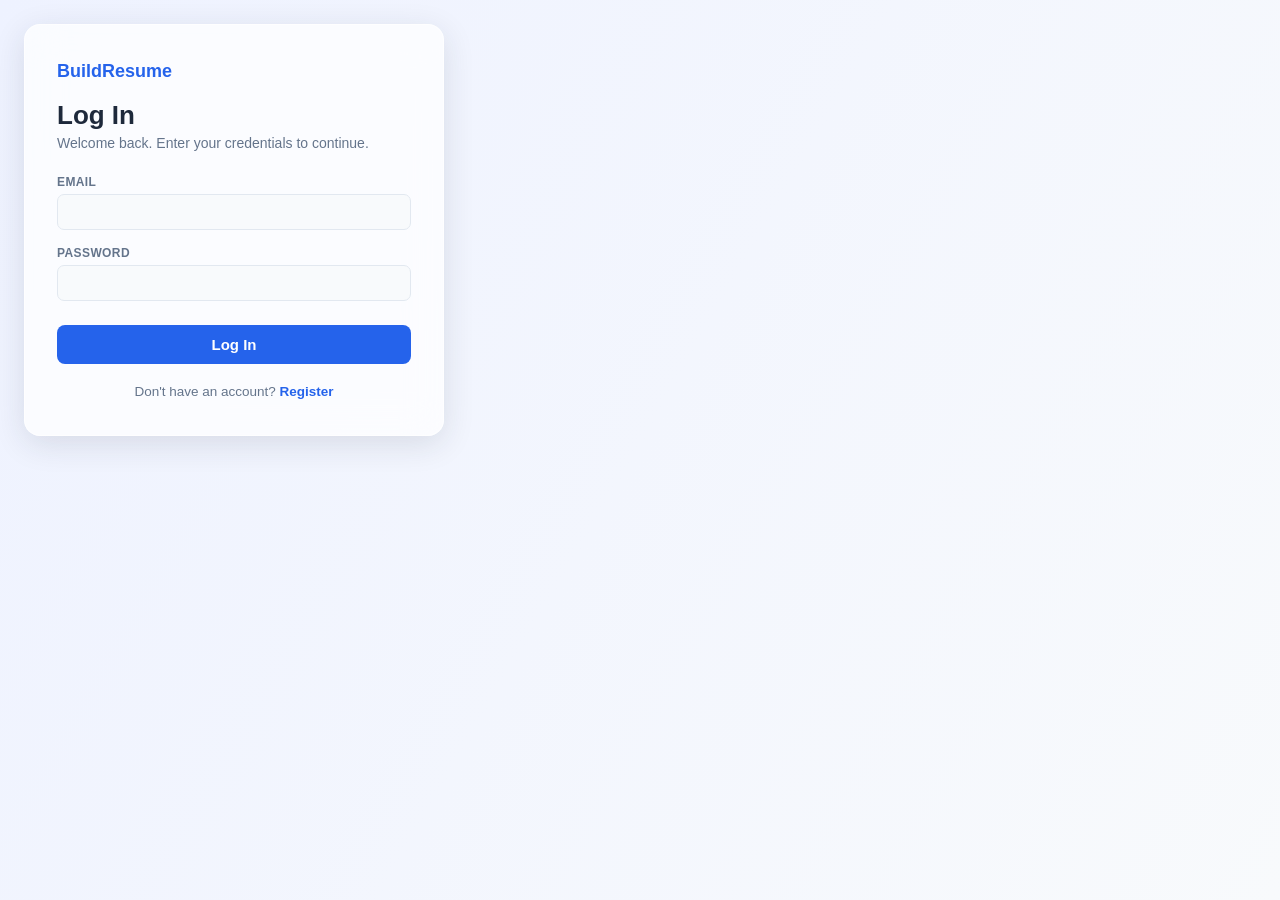
==== commit 799128a2: "Complete Phase 3 PDF export implementation" ====
--- a/frontend/index.html
+++ b/frontend/index.html
@@ -11,7 +11,7 @@
 <body>
 
   <!-- ===== Top Header ===== -->
-  <header class="app-header">
+  <header class="app-header" id="appHeader">
   <div class="navbar">
     <div class="navbar-brand" id="navbarBrand">
       <!-- Brand component: logo + wordmark. Rendered here statically;
@@ -30,9 +30,115 @@
   </div>
 </header>
 
+  <!-- ===================== PAGE: LOGIN ===================== -->
+  <!-- Shared animated background decor for all auth pages (login/register/
+       otp-verify) -- purely decorative, toggled on/off in script.js
+       alongside which page is active. Kept subtle/professional: low
+       opacity resume-document icons + soft particles, not flashy. -->
+  <div id="authBackgroundDecor" aria-hidden="true">
+    <div class="auth-decor-icon" style="top:12%; left:8%;  width:46px; height:46px; animation-duration:9s;">
+      <svg viewBox="0 0 24 24" fill="none" stroke="currentColor" stroke-width="1.5"><path d="M7 3h7l4 4v14H7z"/><path d="M14 3v4h4"/><path d="M9 12h6M9 15h6M9 9h2"/></svg>
+    </div>
+    <div class="auth-decor-icon" style="top:70%; left:12%; width:34px; height:34px; animation-duration:11s; animation-delay:1.5s;">
+      <svg viewBox="0 0 24 24" fill="none" stroke="currentColor" stroke-width="1.5"><path d="M7 3h7l4 4v14H7z"/><path d="M14 3v4h4"/><path d="M9 12h6M9 15h6M9 9h2"/></svg>
+    </div>
+    <div class="auth-decor-icon" style="top:20%; left:85%; width:38px; height:38px; animation-duration:10s; animation-delay:0.8s;">
+      <svg viewBox="0 0 24 24" fill="none" stroke="currentColor" stroke-width="1.5"><path d="M7 3h7l4 4v14H7z"/><path d="M14 3v4h4"/><path d="M9 12h6M9 15h6M9 9h2"/></svg>
+    </div>
+    <div class="auth-decor-icon" style="top:80%; left:80%; width:50px; height:50px; animation-duration:13s; animation-delay:2.2s;">
+      <svg viewBox="0 0 24 24" fill="none" stroke="currentColor" stroke-width="1.5"><path d="M7 3h7l4 4v14H7z"/><path d="M14 3v4h4"/><path d="M9 12h6M9 15h6M9 9h2"/></svg>
+    </div>
+    <div class="auth-decor-icon" style="top:45%; left:50%; width:30px; height:30px; animation-duration:8s; animation-delay:3s;">
+      <svg viewBox="0 0 24 24" fill="none" stroke="currentColor" stroke-width="1.5"><path d="M7 3h7l4 4v14H7z"/><path d="M14 3v4h4"/><path d="M9 12h6M9 15h6M9 9h2"/></svg>
+    </div>
+
+    <div class="auth-decor-particle" style="top:15%; left:25%; width:6px;  height:6px;  animation-duration:6s;"></div>
+    <div class="auth-decor-particle" style="top:60%; left:35%; width:4px;  height:4px;  animation-duration:7s;  animation-delay:1s;"></div>
+    <div class="auth-decor-particle" style="top:30%; left:65%; width:5px;  height:5px;  animation-duration:5.5s; animation-delay:2s;"></div>
+    <div class="auth-decor-particle" style="top:85%; left:55%; width:7px;  height:7px;  animation-duration:8s;  animation-delay:0.5s;"></div>
+    <div class="auth-decor-particle" style="top:50%; left:90%; width:4px;  height:4px;  animation-duration:6.5s; animation-delay:1.8s;"></div>
+    <div class="auth-decor-particle" style="top:8%;  left:55%; width:5px;  height:5px;  animation-duration:7.5s; animation-delay:2.5s;"></div>
+  </div>
+
+  <div class="page auth-page" id="page-login" style="display:none;">
+    <div class="auth-card">
+      <div class="auth-logo">BuildResume</div>
+      <h2 class="page-heading">Log In</h2>
+      <p class="page-subheading">Welcome back. Enter your credentials to continue.</p>
+
+      <form id="loginForm" novalidate>
+        <div class="profile-field">
+          <label>Email</label>
+          <input type="email" id="loginEmail" autocomplete="username" required>
+        </div>
+        <div class="profile-field">
+          <label>Password</label>
+          <input type="password" id="loginPassword" autocomplete="current-password" required>
+        </div>
+        <button type="submit" class="btn-primary auth-submit-btn" id="loginSubmitBtn">Log In</button>
+      </form>
+
+      <p class="auth-switch-line">
+        Don't have an account? <a href="#" id="goToRegisterLink">Register</a>
+      </p>
+    </div>
+  </div>
+
+  <!-- ===================== PAGE: REGISTER ===================== -->
+  <div class="page auth-page" id="page-register" style="display:none;">
+    <div class="auth-card">
+      <div class="auth-logo">BuildResume</div>
+      <h2 class="page-heading">Create Account</h2>
+      <p class="page-subheading">Start building your resume in minutes.</p>
+
+      <form id="registerForm" novalidate>
+        <div class="profile-field">
+          <label>Email</label>
+          <input type="email" id="registerEmail" autocomplete="username" required>
+        </div>
+        <div class="profile-field">
+          <label>Username</label>
+          <input type="text" id="registerUsername" autocomplete="username" required minlength="3" maxlength="50">
+        </div>
+        <div class="profile-field">
+          <label>Password</label>
+          <input type="password" id="registerPassword" autocomplete="new-password" required minlength="8">
+        </div>
+        <button type="submit" class="btn-primary auth-submit-btn" id="registerSubmitBtn">Create Account</button>
+      </form>
+
+      <p class="auth-switch-line">
+        Already have an account? <a href="#" id="goToLoginLink">Log In</a>
+      </p>
+    </div>
+  </div>
+
+  <!-- ===================== PAGE: OTP VERIFICATION ===================== -->
+  <div class="page auth-page" id="page-otp-verify" style="display:none;">
+    <div class="auth-card">
+      <div class="auth-logo">BuildResume</div>
+      <h2 class="page-heading" id="otpHeading">Verify Your Email</h2>
+      <p class="page-subheading" id="otpSubheading">Enter the 6-digit code we sent to your email.</p>
+
+      <form id="otpForm" novalidate>
+        <div class="profile-field">
+          <label>Verification Code</label>
+          <input type="text" id="otpCodeInput" inputmode="numeric" pattern="[0-9]{6}"
+                 maxlength="6" autocomplete="one-time-code" required
+                 style="letter-spacing:6px; font-size:20px; text-align:center;">
+        </div>
+        <button type="submit" class="btn-primary auth-submit-btn" id="otpSubmitBtn">Verify</button>
+      </form>
+
+      <p class="auth-switch-line">
+        <a href="#" id="otpBackLink">&larr; Back</a>
+      </p>
+    </div>
+  </div>
+
   <!-- ===== Main Layout: 3 Columns ===== -->
   <!-- ===================== PAGE: HOME ===================== -->
-<div class="page" id="page-home">
+<div class="page" id="page-home" style="display:none;">
   <div class="page-content">
 
     <div class="dashboard-hero">
@@ -433,6 +539,7 @@
   </div>
 </div>
 
+<script src="api.js"></script>
 <script src="script.js"></script>
 </body>
-</html>
+</html>
--- a/frontend/style.css
+++ b/frontend/style.css
@@ -949,6 +949,144 @@
   gap: 10px;
   align-items: center;
 }
+
+/* ============ Auth pages: Login / Register / OTP Verify ============ */
+.auth-page {
+  min-height: 100vh;
+  display: flex;
+  align-items: center;
+  justify-content: center;
+  padding: 24px;
+  box-sizing: border-box;
+  position: relative;
+  overflow: hidden;
+
+  /* Slow-shifting gradient -- subtle, professional (deep slate/blue),
+     not a saturated/neon "gaming" palette. */
+  background: linear-gradient(120deg, #eef2ff, #f8fafc, #e0e7ff, #f1f5f9);
+  background-size: 300% 300%;
+  animation: authGradientShift 18s ease infinite;
+}
+
+@keyframes authGradientShift {
+  0%   { background-position: 0% 50%; }
+  50%  { background-position: 100% 50%; }
+  100% { background-position: 0% 50%; }
+}
+
+/* Floating decor (resume icons + particles) sits behind the card,
+   fixed to the viewport so it doesn't reflow/scroll with content.
+   Purely decorative: aria-hidden, no pointer events. */
+#authBackgroundDecor {
+  position: fixed;
+  inset: 0;
+  z-index: 0;
+  pointer-events: none;
+  overflow: hidden;
+  display: none; /* toggled on/off in script.js alongside auth-page visibility */
+}
+
+.auth-decor-icon {
+  position: absolute;
+  opacity: 0.10;
+  color: #2563eb;
+  animation-name: authFloatDrift;
+  animation-timing-function: ease-in-out;
+  animation-iteration-count: infinite;
+}
+
+.auth-decor-icon svg { width: 100%; height: 100%; display: block; }
+
+@keyframes authFloatDrift {
+  0%   { transform: translateY(0px) rotate(0deg); }
+  50%  { transform: translateY(-26px) rotate(4deg); }
+  100% { transform: translateY(0px) rotate(0deg); }
+}
+
+.auth-decor-particle {
+  position: absolute;
+  border-radius: 50%;
+  background: #2563eb;
+  opacity: 0.12;
+  animation-name: authParticleFloat;
+  animation-timing-function: ease-in-out;
+  animation-iteration-count: infinite;
+}
+
+@keyframes authParticleFloat {
+  0%   { transform: translateY(0px) scale(1);   opacity: 0.10; }
+  50%  { transform: translateY(-60px) scale(1.15); opacity: 0.22; }
+  100% { transform: translateY(0px) scale(1);   opacity: 0.10; }
+}
+
+.auth-card {
+  width: 100%;
+  max-width: 420px;
+  position: relative;
+  z-index: 1;
+
+  /* Glassmorphism: translucent + blurred, with a soft highlight
+     border -- still reads as a clean, professional card, not a
+     flashy/gamer surface. */
+  background: rgba(255, 255, 255, 0.72);
+  backdrop-filter: blur(18px);
+  -webkit-backdrop-filter: blur(18px);
+  border: 1px solid rgba(255, 255, 255, 0.6);
+  border-radius: 16px;
+  padding: 36px 32px;
+  box-shadow: 0 8px 32px rgba(30, 41, 59, 0.12);
+}
+
+.auth-logo {
+  font-size: 18px;
+  font-weight: 800;
+  color: #2563eb;
+  margin-bottom: 18px;
+}
+
+.auth-card .page-heading { margin-bottom: 4px; }
+.auth-card .page-subheading { margin-bottom: 24px; color: #64748b; font-size: 14px; }
+
+.auth-card form {
+  display: flex;
+  flex-direction: column;
+  gap: 16px;
+}
+
+.auth-submit-btn {
+  margin-top: 8px;
+  width: 100%;
+  text-align: center;
+  padding: 11px;
+  font-size: 15px;
+}
+
+.auth-submit-btn:disabled {
+  opacity: 0.6;
+  cursor: not-allowed;
+}
+
+.auth-switch-line {
+  margin-top: 20px;
+  text-align: center;
+  font-size: 13.5px;
+  color: #64748b;
+}
+
+/* Respect users who've asked for reduced motion -- freeze all decor
+   and the gradient shift rather than force animation on everyone. */
+@media (prefers-reduced-motion: reduce) {
+  .auth-page { animation: none; }
+  .auth-decor-icon, .auth-decor-particle { animation: none; }
+}
+
+.auth-switch-line a {
+  color: #2563eb;
+  font-weight: 600;
+  text-decoration: none;
+}
+
+.auth-switch-line a:hover { text-decoration: underline; }
 
 .password-row input {
   flex: 1;
@@ -1777,6 +1915,11 @@
   background: #dcfce7;
 }
 
+.save-status--error {
+  color: #991b1b;
+  background: #fee2e2;
+}
+
 .last-saved-text {
   font-size: 11px;
   color: #94a3b8;
@@ -2964,4 +3107,4 @@
   opacity: 0.3;
   cursor: not-allowed;
   transform: none;
-}
+}
